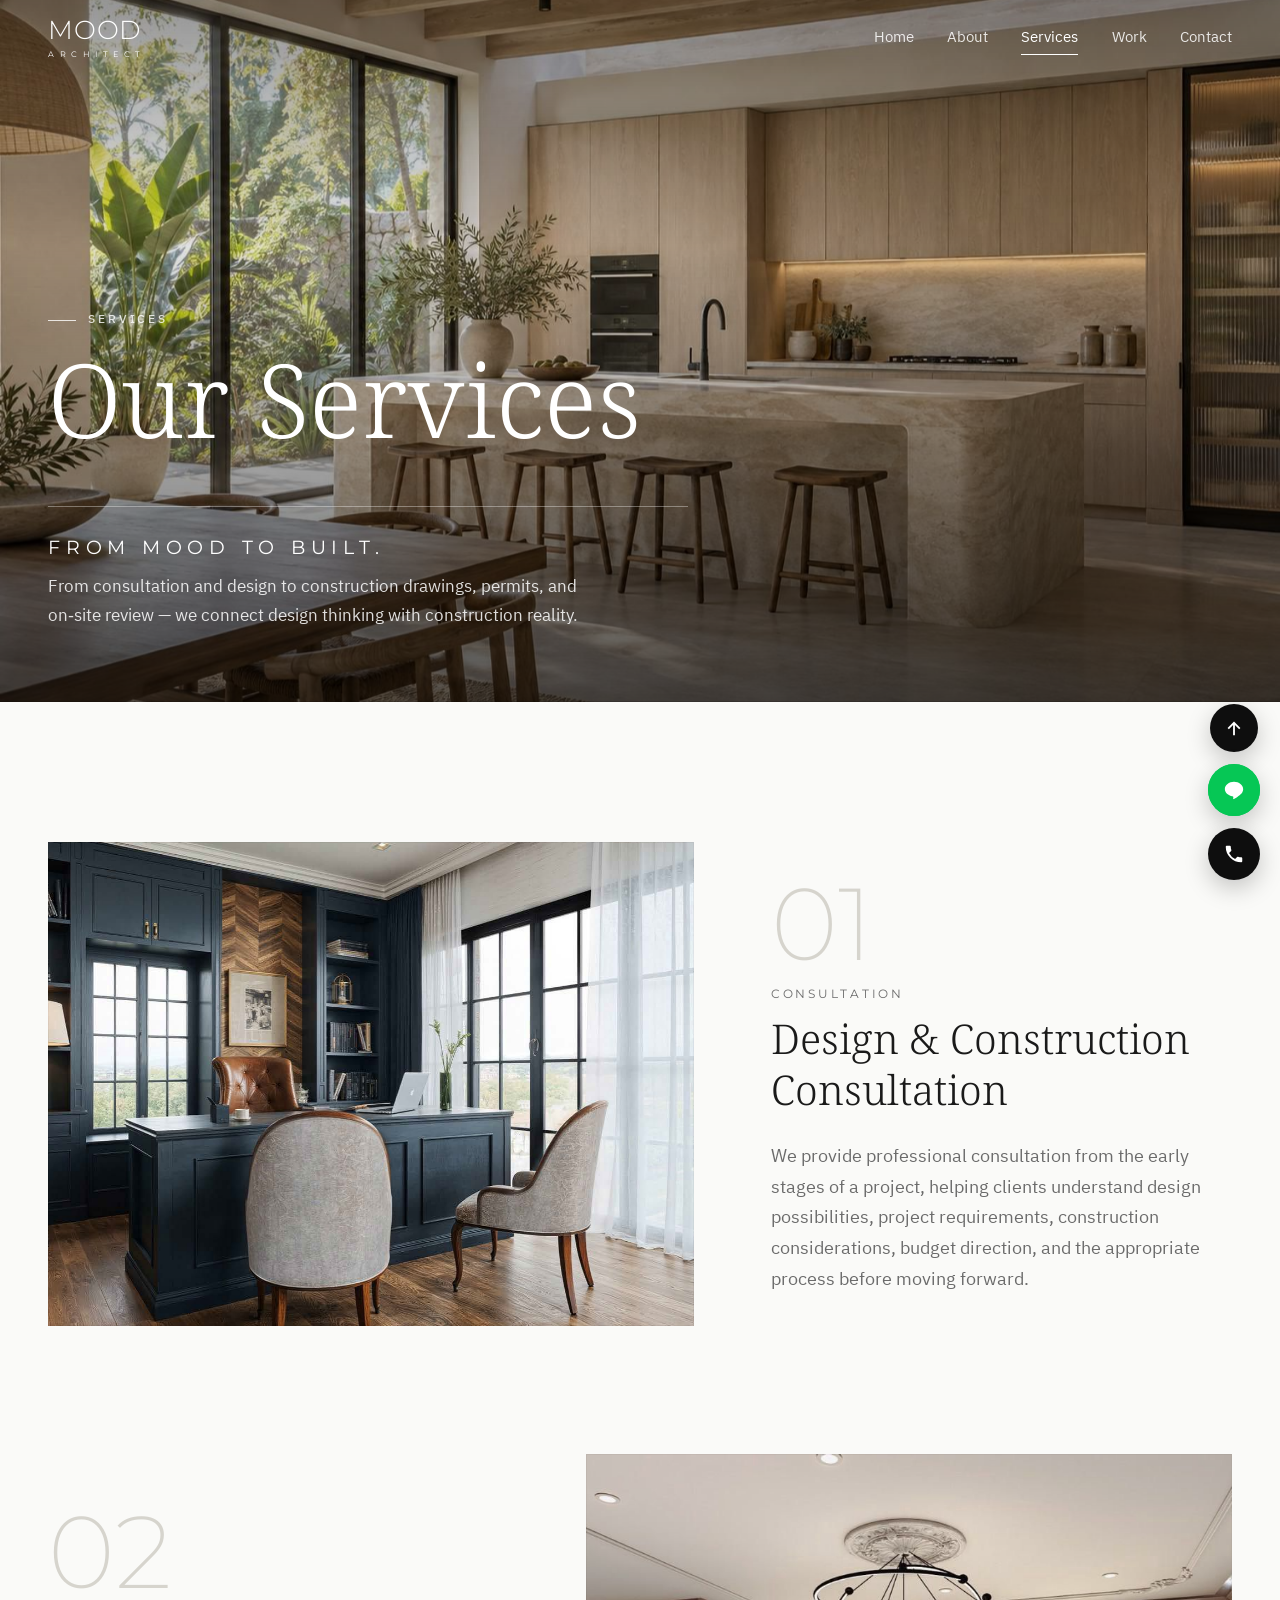
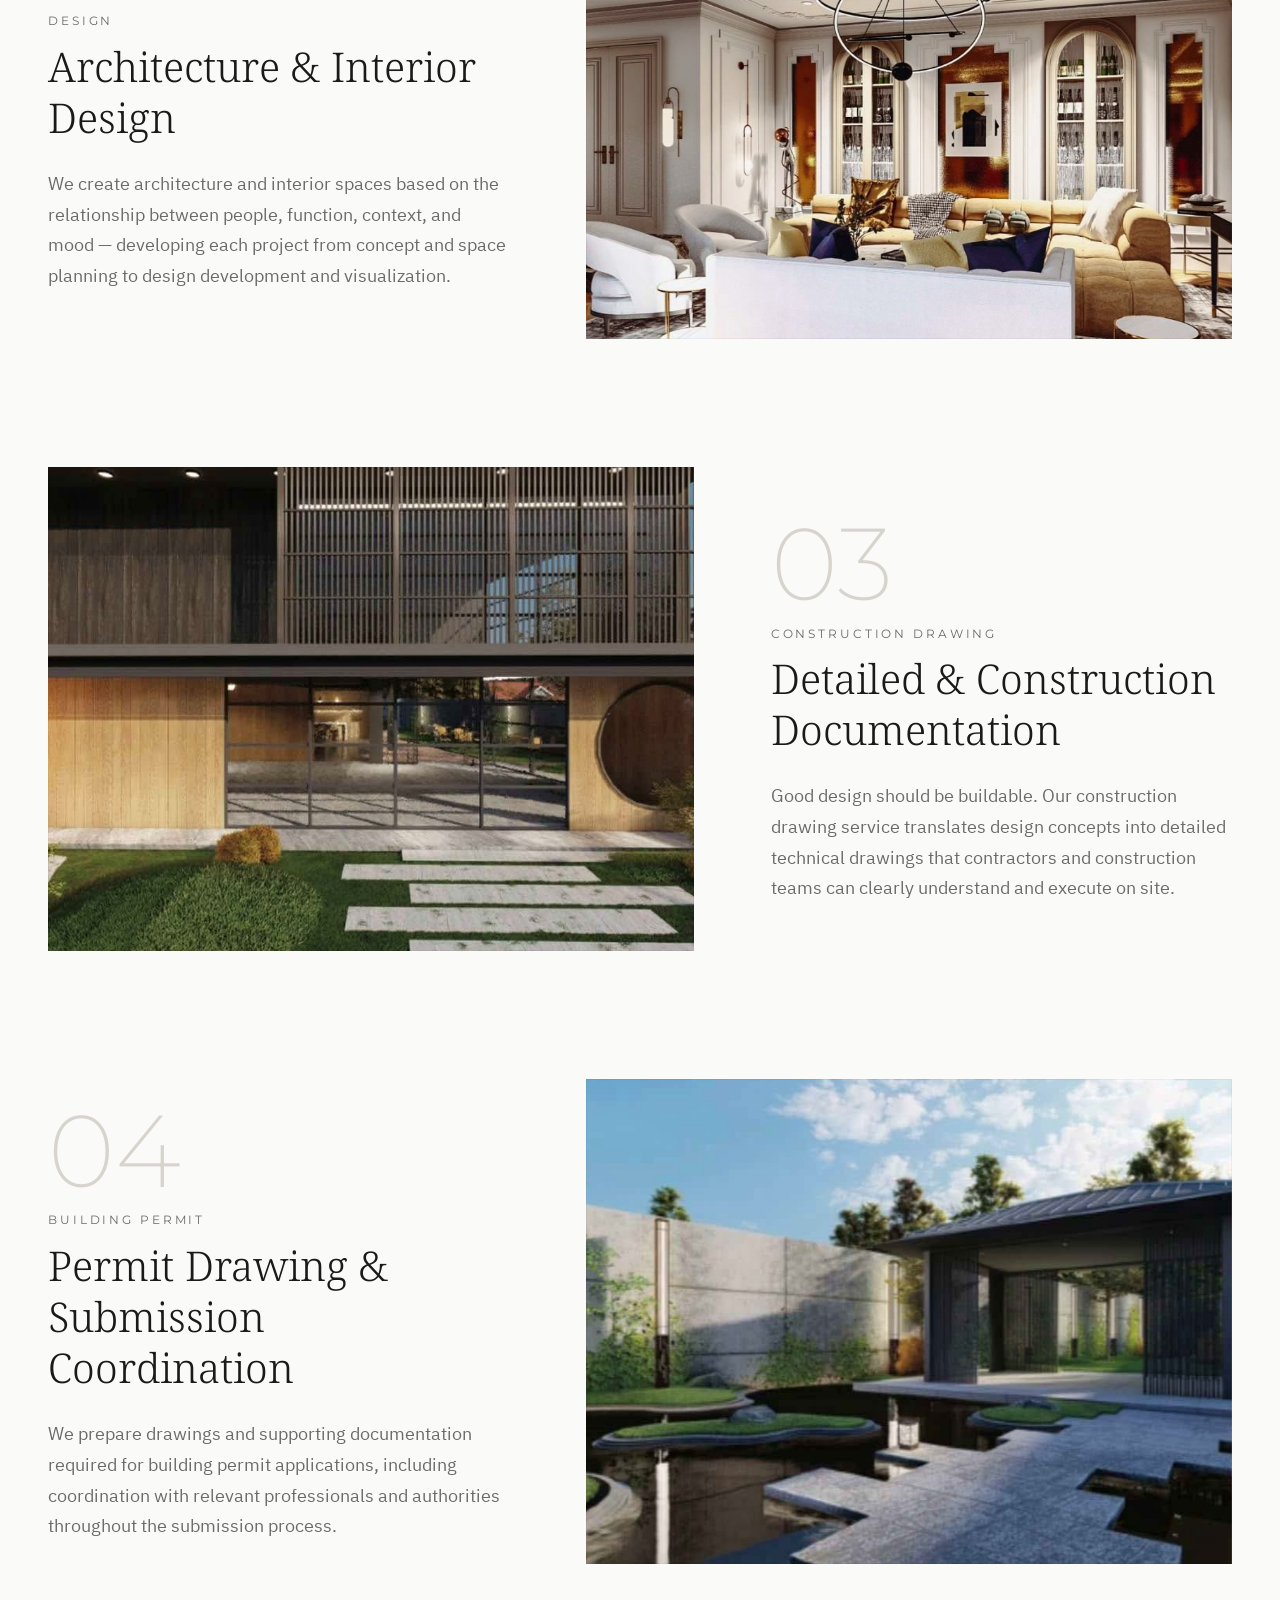
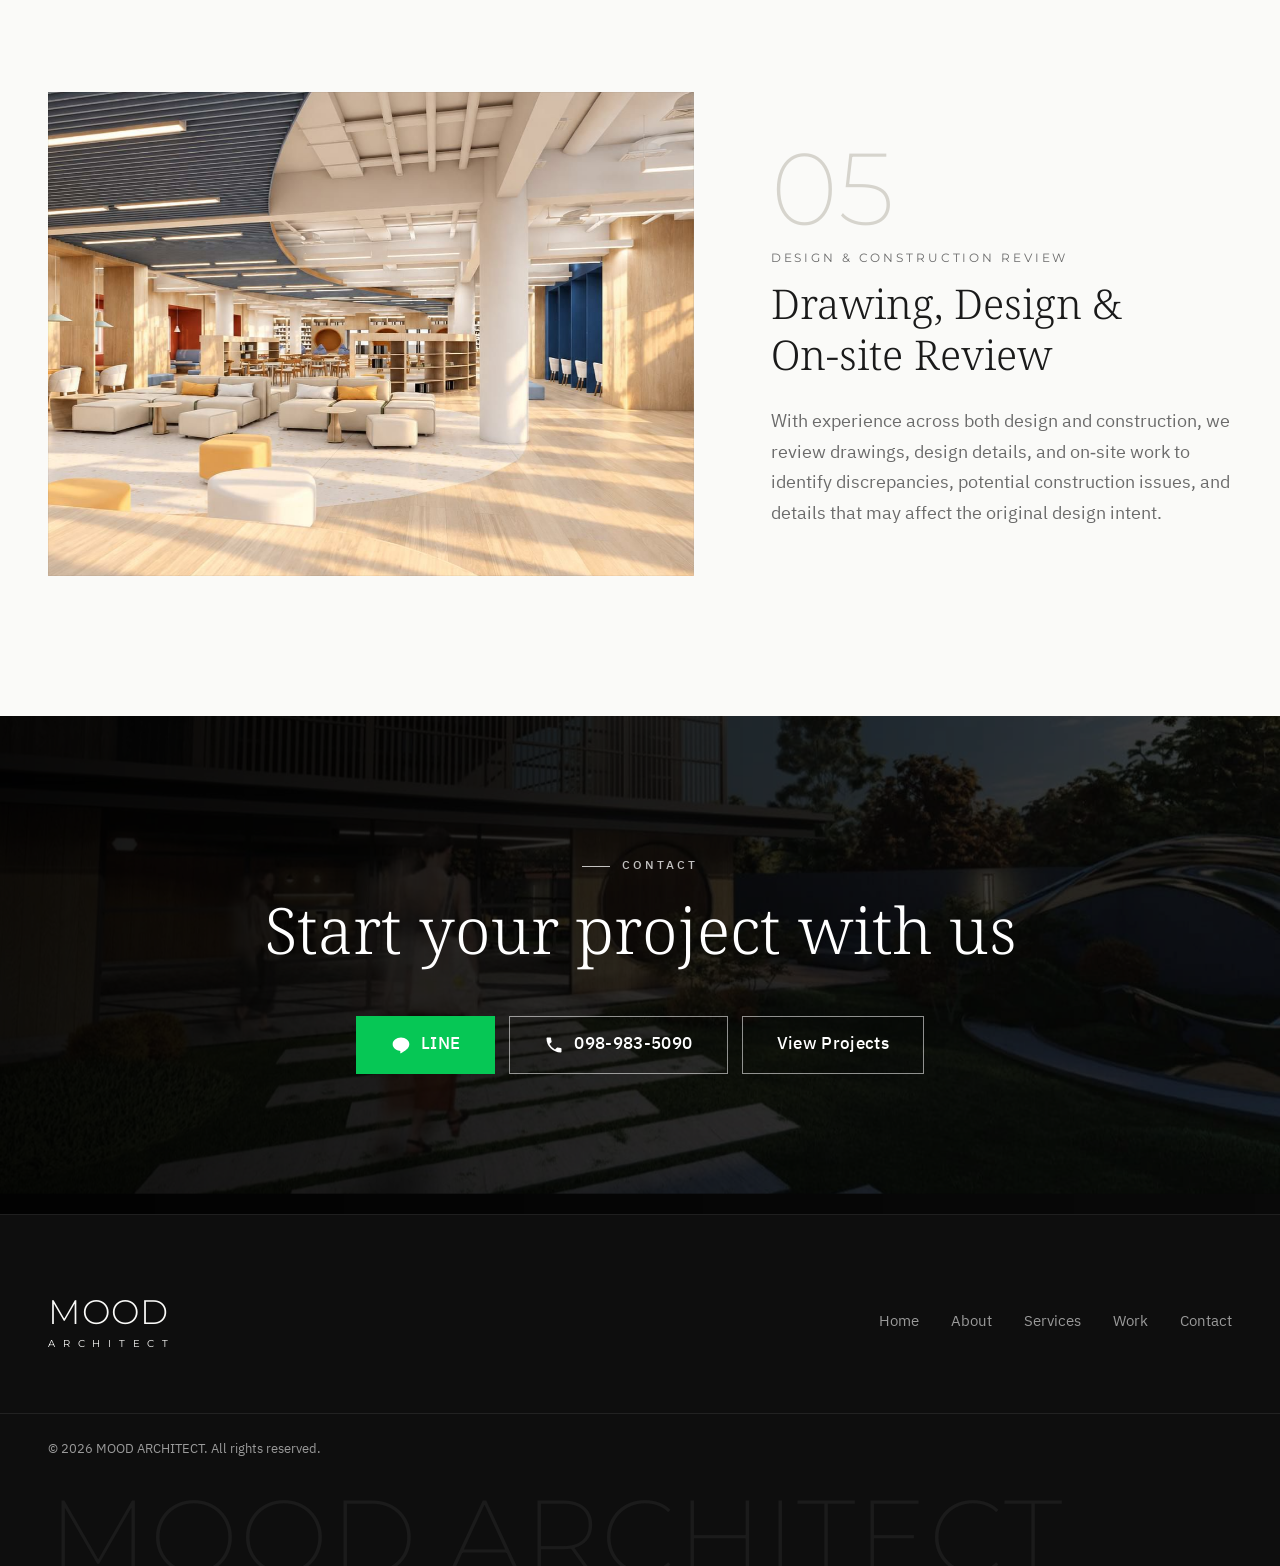
==== services.html @ 9de0a504 "Add standalone Services page with illustrated service rows Home page keeps a linked summary of the f" ====
<!doctype html>
<html lang="en">
<head>
  <meta charset="utf-8">
  <meta name="viewport" content="width=device-width, initial-scale=1">
  <title>Our Services — MOOD ARCHITECT</title>
  <meta name="description" content="Consultation, architecture and interior design, construction drawings, building permits, and design and construction review.">
  <meta property="og:title" content="Our Services — MOOD ARCHITECT">
  <meta property="og:description" content="From consultation and design to construction drawings, permits, and on-site review.">
  <meta property="og:image" content="images/image60.jpg">
  <link rel="icon" href="images/favicon.svg" type="image/svg+xml">
  <link rel="preconnect" href="https://fonts.googleapis.com">
  <link rel="preconnect" href="https://fonts.gstatic.com" crossorigin>
  <link href="https://fonts.googleapis.com/css2?family=Montserrat:wght@200;300;400&family=IBM+Plex+Sans+Thai:wght@300;400;500;600&family=Noto+Serif+Thai:wght@300;400;500;600&display=swap" rel="stylesheet">
  <link rel="stylesheet" href="css/style.css?v=202610021648">
  <script>document.documentElement.classList.add("js");</script>
</head>
<body>

  <!-- Preloader -->
  <div class="preloader" id="preloader" aria-hidden="true">
    <div class="preloader-inner">
      <span class="preloader-logo logo"><span class="logo-main">MOOD</span><span class="logo-sub"><i>A</i><i>R</i><i>C</i><i>H</i><i>I</i><i>T</i><i>E</i><i>C</i><i>T</i></span></span>
      <span class="preloader-bar"><i></i></span>
    </div>
  </div>

  <!-- Custom cursor (desktop) -->
  <div class="cursor" id="cursor" aria-hidden="true"><span class="cursor-label"></span></div>

  <!-- Scroll progress -->
  <div class="scroll-progress" id="scrollProgress" aria-hidden="true"></div>

  <!-- ===== เมนูด้านบน ===== -->
  <header class="header" id="header">
    <div class="container header-inner">
      <a href="index.html" class="logo" aria-label="MOOD ARCHITECT หน้าแรก"><span class="logo-main">MOOD</span><span class="logo-sub"><i>A</i><i>R</i><i>C</i><i>H</i><i>I</i><i>T</i><i>E</i><i>C</i><i>T</i></span></a>

      <nav class="nav" id="nav" aria-label="เมนูหลัก">
        <a href="index.html#hero">Home</a>
        <a href="index.html#about">About</a>
        <a href="services.html" class="active" aria-current="page">Services</a>
        <a href="index.html#work">Work</a>
        <a href="index.html#contact">Contact</a>
      </nav>

      <button class="menu-toggle" id="menuToggle" aria-label="เปิดเมนู" aria-expanded="false" aria-controls="nav">
        <span></span><span></span>
      </button>
    </div>
  </header>

  <main>

    <!-- ===== Page header ===== -->
    <section class="page-hero">
      <img class="page-hero-bg" src="images/image60.jpg" alt="">
      <div class="page-hero-overlay"></div>
      <div class="container page-hero-content">
        <p class="eyebrow hero-anim">Services</p>
        <h1 class="hero-title">
          <span class="line"><span>Our Services</span></span>
        </h1>
        <div class="hero-slogan hero-anim">
          <p class="hero-tagline">FROM MOOD TO BUILT.</p>
          <p class="hero-sub">From consultation and design to construction drawings, permits, and on&#8209;site review — we connect design thinking with construction reality.</p>
        </div>
      </div>
    </section>

    <!-- ===== Services ===== -->
    <section class="svc-rows">
      <article class="svc-row container" id="consultation">
        <div class="svc-media reveal">
          <img src="images/image24.jpg" alt="Study room with a desk and navy built-in shelving" loading="lazy" data-parallax="0.1">
        </div>
        <div class="svc-text">
          <span class="svc-num reveal" aria-hidden="true">01</span>
          <p class="svc-cat reveal">Consultation</p>
          <h2 class="reveal">Design &amp; Construction Consultation</h2>
          <p class="lead reveal">We provide professional consultation from the early stages of a project, helping clients understand design possibilities, project requirements, construction considerations, budget direction, and the appropriate process before moving forward.</p>
        </div>
      </article>

      <article class="svc-row container" id="design">
        <div class="svc-media reveal">
          <img src="images/image108.jpg" alt="Classic living room with sculptural lighting" loading="lazy" data-parallax="0.1">
        </div>
        <div class="svc-text">
          <span class="svc-num reveal" aria-hidden="true">02</span>
          <p class="svc-cat reveal">Design</p>
          <h2 class="reveal">Architecture &amp; Interior Design</h2>
          <p class="lead reveal">We create architecture and interior spaces based on the relationship between people, function, context, and mood — developing each project from concept and space planning to design development and visualization.</p>
        </div>
      </article>

      <article class="svc-row container" id="construction-drawing">
        <div class="svc-media reveal">
          <img src="images/image111.jpg" alt="Building entrance with timber screen facade" loading="lazy" data-parallax="0.1">
        </div>
        <div class="svc-text">
          <span class="svc-num reveal" aria-hidden="true">03</span>
          <p class="svc-cat reveal">Construction Drawing</p>
          <h2 class="reveal">Detailed &amp; Construction Documentation</h2>
          <p class="lead reveal">Good design should be buildable. Our construction drawing service translates design concepts into detailed technical drawings that contractors and construction teams can clearly understand and execute on site.</p>
        </div>
      </article>

      <article class="svc-row container" id="building-permit">
        <div class="svc-media reveal">
          <img src="images/image112.jpg" alt="School building exterior and landscape" loading="lazy" data-parallax="0.1">
        </div>
        <div class="svc-text">
          <span class="svc-num reveal" aria-hidden="true">04</span>
          <p class="svc-cat reveal">Building Permit</p>
          <h2 class="reveal">Permit Drawing &amp; Submission Coordination</h2>
          <p class="lead reveal">We prepare drawings and supporting documentation required for building permit applications, including coordination with relevant professionals and authorities throughout the submission process.</p>
        </div>
      </article>

      <article class="svc-row container" id="review">
        <div class="svc-media reveal">
          <img src="images/image97.jpg" alt="Library hall with curved ceiling" loading="lazy" data-parallax="0.1">
        </div>
        <div class="svc-text">
          <span class="svc-num reveal" aria-hidden="true">05</span>
          <p class="svc-cat reveal">Design &amp; Construction Review</p>
          <h2 class="reveal">Drawing, Design &amp; On&#8209;site Review</h2>
          <p class="lead reveal">With experience across both design and construction, we review drawings, design details, and on&#8209;site work to identify discrepancies, potential construction issues, and details that may affect the original design intent.</p>
        </div>
      </article>
    </section>

    <!-- ===== Call to action ===== -->
    <section class="cta svc-cta">
      <div class="cta-bg"><img src="images/image113.jpg" alt="" loading="lazy" data-parallax="0.15"></div>
      <div class="container svc-cta-inner">
        <p class="eyebrow reveal">Contact</p>
        <h2 class="reveal">Start your project with us</h2>
        <div class="btn-row reveal">
          <button class="btn btn-line btn-lg" data-line>
            <svg class="icon" viewBox="0 0 24 24" aria-hidden="true"><path d="M12 3C6.5 3 2 6.6 2 11c0 3.9 3.5 7.2 8.3 7.9.3.1.8.2.9.5.1.3.1.7 0 1l-.1.9c0 .3-.2 1 .9.6 1.1-.5 6-3.5 8.2-6C21.4 14.3 22 12.7 22 11c0-4.4-4.5-8-10-8z"/></svg>
            LINE
          </button>
          <a href="#" class="btn btn-outline-light btn-lg" data-tel>
            <svg class="icon" viewBox="0 0 24 24" aria-hidden="true"><path d="M6.6 10.8a15.1 15.1 0 0 0 6.6 6.6l2.2-2.2c.3-.3.7-.4 1-.2 1.1.4 2.3.6 3.6.6.6 0 1 .4 1 1V20c0 .6-.4 1-1 1A17 17 0 0 1 3 4c0-.6.4-1 1-1h3.5c.6 0 1 .4 1 1 0 1.3.2 2.5.6 3.6.1.3 0 .7-.2 1z"/></svg>
            <span data-tel-text></span>
          </a>
          <a href="index.html#work" class="btn btn-outline-light btn-lg">View Projects</a>
        </div>
      </div>
    </section>
  </main>

  <!-- ===== Footer ===== -->
  <footer class="footer">
    <div class="container footer-top">
      <a href="index.html" class="logo" aria-label="MOOD ARCHITECT"><span class="logo-main">MOOD</span><span class="logo-sub"><i>A</i><i>R</i><i>C</i><i>H</i><i>I</i><i>T</i><i>E</i><i>C</i><i>T</i></span></a>
      <nav class="footer-nav" aria-label="เมนูท้ายเว็บ">
        <a href="index.html#hero">Home</a>
        <a href="index.html#about">About</a>
        <a href="services.html">Services</a>
        <a href="index.html#work">Work</a>
        <a href="index.html#contact">Contact</a>
      </nav>
    </div>
    <div class="container footer-bottom">
      <span>© <span id="year"></span> MOOD ARCHITECT. All rights reserved.</span>
      <span class="footer-big" aria-hidden="true">MOOD ARCHITECT</span>
    </div>
  </footer>

  <!-- Floating buttons -->
  <div class="floating" id="floating">
    <button class="fab fab-top" id="toTop" aria-label="กลับขึ้นด้านบน">
      <svg class="fab-ring" viewBox="0 0 48 48" aria-hidden="true"><circle cx="24" cy="24" r="22"/></svg>
      <svg class="fab-icon" viewBox="0 0 24 24" aria-hidden="true"><path d="M12 5l-7 7 1.4 1.4L11 8.8V20h2V8.8l4.6 4.6L19 12z"/></svg>
    </button>
    <button class="fab fab-line" data-line aria-label="QR Code LINE">
      <svg class="fab-icon" viewBox="0 0 24 24" aria-hidden="true"><path d="M12 3C6.5 3 2 6.6 2 11c0 3.9 3.5 7.2 8.3 7.9.3.1.8.2.9.5.1.3.1.7 0 1l-.1.9c0 .3-.2 1 .9.6 1.1-.5 6-3.5 8.2-6C21.4 14.3 22 12.7 22 11c0-4.4-4.5-8-10-8z"/></svg>
    </button>
    <a href="#" class="fab fab-tel" data-tel aria-label="โทรหาเรา">
      <svg class="fab-icon" viewBox="0 0 24 24" aria-hidden="true"><path d="M6.6 10.8a15.1 15.1 0 0 0 6.6 6.6l2.2-2.2c.3-.3.7-.4 1-.2 1.1.4 2.3.6 3.6.6.6 0 1 .4 1 1V20c0 .6-.4 1-1 1A17 17 0 0 1 3 4c0-.6.4-1 1-1h3.5c.6 0 1 .4 1 1 0 1.3.2 2.5.6 3.6.1.3 0 .7-.2 1z"/></svg>
    </a>
  </div>

  <!-- LINE QR modal -->
  <div class="qr-modal" id="qrModal" role="dialog" aria-modal="true" aria-hidden="true" aria-labelledby="qrTitle">
    <div class="qr-modal-card">
      <button class="qr-close" aria-label="ปิด">&times;</button>
      <img src="images/line-qr.jpg" alt="QR Code LINE MOOD ARCHITECT">
      <h3 id="qrTitle">Add LINE MOOD ARCHITECT</h3>
      <p>Scan QR Code with LINE app</p>
    </div>
  </div>

  <script src="js/projects.js?v=202610021648"></script>
  <script src="js/main.js?v=202610021648"></script>
</body>
</html>
---- css/style.css ----
/* ============================================================
   MOOD ARCHITECT — Portfolio
   ============================================================ */
:root {
  --white: #fafaf8;
  --paper: #f2f1ed;
  --black: #0e0e0e;
  --ink: #1a1a1a;
  --grey: #6b6b6b;
  --grey-light: #a3a3a3;
  --line: #e3e2de;
  --line-dark: rgba(255,255,255,.14);
  --line-green: #06c755;

  --serif: "Noto Serif Thai", Georgia, serif;
  --sans: "IBM Plex Sans Thai", system-ui, sans-serif;

  --container: 1280px;
  --gutter: clamp(16px, 4vw, 48px);
  --section: clamp(80px, 11vw, 140px);
  --ease: cubic-bezier(.2, .7, .2, 1);
  --ease-out: cubic-bezier(.16, 1, .3, 1);
}

*, *::before, *::after { box-sizing: border-box; margin: 0; padding: 0; }
html { scroll-behavior: smooth; scroll-padding-top: 76px; }
body {
  background: var(--white);
  color: var(--ink);
  font-family: var(--sans);
  font-size: 16px;
  line-height: 1.7;
  -webkit-font-smoothing: antialiased;
  overflow-x: hidden;
}
body.loading { overflow: hidden; }
img { display: block; max-width: 100%; }
a { color: inherit; text-decoration: none; }
button { font: inherit; color: inherit; background: none; border: 0; cursor: pointer; }
ul, ol { list-style: none; }
:focus-visible { outline: 2px solid currentColor; outline-offset: 3px; }
::selection { background: var(--black); color: var(--white); }

.container { width: 100%; max-width: var(--container); margin: 0 auto; padding: 0 var(--gutter); }
.section { padding: var(--section) 0; }

.eyebrow {
  display: inline-flex; align-items: center; gap: 12px;
  font-size: 12px; font-weight: 500;
  letter-spacing: .24em; text-transform: uppercase;
  color: var(--grey); margin-bottom: 20px;
}
.eyebrow::before { content: ""; width: 28px; height: 1px; background: currentColor; }
h1, h2 { font-family: var(--serif); font-weight: 300; line-height: 1.3; }
h2 { font-size: clamp(30px, 4.4vw, 54px); }
h3 { font-size: 18px; font-weight: 500; line-height: 1.5; }
.lead { font-size: clamp(16px, 1.5vw, 18px); color: var(--grey); max-width: 54ch; }

.section-head {
  display: flex; flex-wrap: wrap; align-items: flex-end; justify-content: space-between;
  gap: 24px 48px; margin-bottom: clamp(40px, 5vw, 64px);
}
.section-head .lead { max-width: 42ch; }

/* ---------- Buttons ---------- */
.btn {
  position: relative; overflow: hidden; isolation: isolate;
  display: inline-flex; align-items: center; justify-content: center; gap: 10px;
  min-height: 52px; padding: 0 30px;
  font-size: 16px; font-weight: 500; letter-spacing: .02em; white-space: nowrap;
  border: 1px solid transparent;
  transition: color .45s var(--ease-out), border-color .45s, transform .3s var(--ease);
}
/* fill sweeps up from the bottom on hover */
.btn::before {
  content: ""; position: absolute; inset: 0; z-index: -1;
  transform: translateY(101%); transition: transform .5s var(--ease-out);
}
.btn:hover::before { transform: none; }
.btn-sm { min-height: 42px; padding: 0 22px; font-size: 15px; }
.btn-lg { min-height: 58px; padding: 0 34px; font-size: 17px; }
.btn .icon { width: 20px; height: 20px; fill: currentColor; flex-shrink: 0; }

.btn-primary { background: var(--black); color: var(--white); }
.btn-primary::before { background: #3a3a3a; }
.btn-light { background: var(--white); color: var(--black); }
.btn-light::before { background: #d9d9d4; }
.btn-outline-light { border-color: rgba(255,255,255,.55); color: #fff; }
.btn-outline-light::before { background: #fff; }
.btn-outline-light:hover { color: var(--black); border-color: #fff; }
.btn-outline { border-color: var(--ink); color: var(--ink); }
.btn-outline::before { background: var(--ink); }
.btn-outline:hover { color: var(--white); }
.btn-line { background: var(--line-green); color: #fff; }
.btn-line::before { background: #05a648; }

.btn-row { display: flex; flex-wrap: wrap; gap: 14px; }

.text-link { display: inline-flex; gap: 8px; margin-top: 36px; font-weight: 500; border-bottom: 1px solid currentColor; padding-bottom: 4px; }
.text-link span { transition: transform .3s var(--ease); }
.text-link:hover span { transform: translateY(3px); }

/* ---------- Preloader ---------- */
.preloader {
  position: fixed; inset: 0; z-index: 1000;
  display: grid; place-items: center;
  background: var(--black); color: var(--white);
  transition: transform 1s var(--ease-out) .1s;
}
.preloader.done { transform: translateY(-100%); }
.preloader-inner { display: grid; gap: 18px; justify-items: center; }
.preloader-logo.logo {
  font-size: clamp(40px, 6vw, 64px);
  animation: fadeUp 1s var(--ease-out) both;
}
.preloader-bar { width: 160px; height: 1px; background: rgba(255,255,255,.2); overflow: hidden; }
.preloader-bar i { display: block; height: 100%; background: #fff; transform-origin: left; animation: load 1.4s var(--ease) both; }
@keyframes load { from { transform: scaleX(0); } to { transform: scaleX(1); } }
@keyframes fadeUp { from { opacity: 0; transform: translateY(16px); } to { opacity: 1; transform: none; } }
html:not(.js) .preloader { display: none; }

/* ---------- Custom cursor ---------- */
.cursor {
  position: fixed; left: 0; top: 0; z-index: 999; pointer-events: none;
  width: 10px; height: 10px; margin: -5px 0 0 -5px; border-radius: 50%;
  background: #fff; mix-blend-mode: difference;
  display: grid; place-items: center;
  transition: width .35s var(--ease-out), height .35s var(--ease-out), margin .35s var(--ease-out), opacity .3s;
  opacity: 0;
}
.cursor.visible { opacity: 1; }
.cursor-label { font-size: 13px; font-weight: 500; color: #000; opacity: 0; transition: opacity .2s; }
.cursor.has-label { width: 84px; height: 84px; margin: -42px 0 0 -42px; mix-blend-mode: normal; background: rgba(255,255,255,.92); }
.cursor.has-label .cursor-label { opacity: 1; }
@media (hover: none), (pointer: coarse) { .cursor { display: none; } }

/* ---------- Scroll progress ---------- */
.scroll-progress {
  position: fixed; left: 0; top: 0; z-index: 70; height: 2px; width: 100%;
  background: var(--black); transform-origin: left; transform: scaleX(0);
}

/* ---------- Header ---------- */
.header {
  position: fixed; inset: 0 0 auto 0; z-index: 60;
  color: #fff;
  transition: background .4s var(--ease), color .4s var(--ease), box-shadow .4s, transform .5s var(--ease-out);
}
.header.hide { transform: translateY(-100%); }
.header-inner { display: flex; align-items: center; justify-content: space-between; height: 76px; }
.header.scrolled {
  background: rgba(250,250,248,.92);
  backdrop-filter: saturate(1.4) blur(14px);
  color: var(--ink);
  box-shadow: 0 1px 0 var(--line);
}
/* Logo: MOOD over a letter-spaced ARCHITECT of the same width */
.logo {
  display: inline-grid; gap: .3em; line-height: 1;
  font-family: "Montserrat", var(--sans); font-size: 26px; white-space: nowrap;
}
.logo-main { font-weight: 300; letter-spacing: .03em; margin-right: -.03em; }
.logo-sub { display: flex; justify-content: space-between; font-size: .3em; font-weight: 400; }
.logo-sub i { font-style: normal; }

.nav { display: flex; align-items: center; gap: clamp(18px, 2.6vw, 36px); font-size: 15px; }
.nav > a:not(.btn) { position: relative; opacity: .85; transition: opacity .2s; }
.nav > a:not(.btn)::after {
  content: ""; position: absolute; left: 0; bottom: -4px; width: 100%; height: 1px;
  background: currentColor; transform: scaleX(0); transform-origin: right; transition: transform .4s var(--ease-out);
}
.nav > a:not(.btn):hover, .nav > a.active { opacity: 1; }
.nav > a:not(.btn):hover::after, .nav > a.active::after { transform: scaleX(1); transform-origin: left; }
.header:not(.scrolled) .nav-cta { background: #fff; color: var(--black); }

.menu-toggle { display: none; width: 44px; height: 44px; position: relative; z-index: 60; }
.menu-toggle span {
  position: absolute; left: 10px; right: 10px; height: 1.5px; background: currentColor;
  transition: transform .4s var(--ease-out), top .4s var(--ease-out);
}
.menu-toggle span:first-child { top: 17px; }
.menu-toggle span:last-child { top: 26px; }
.menu-open .menu-toggle span:first-child { top: 21px; transform: rotate(45deg); }
.menu-open .menu-toggle span:last-child { top: 21px; transform: rotate(-45deg); }

/* ---------- Hero ---------- */
.hero {
  position: relative; min-height: 100vh; min-height: 100svh;
  display: flex; flex-direction: column; justify-content: flex-end;
  color: #fff; overflow: hidden; background: var(--black);
  padding: 140px 0 0;
}
.hero-slides { position: absolute; inset: 0; }
.hero-slide {
  position: absolute; inset: 0; width: 100%; height: 100%; object-fit: cover;
  opacity: 0; transform: scale(1.04);
  transition: opacity 1.6s var(--ease), transform 0s 1.6s;
}
.hero-slide.active {
  opacity: 1; transform: scale(1);
  transition: opacity 1.6s var(--ease), transform 8s linear;
}
.hero-overlay {
  position: absolute; inset: 0;
  background:
    linear-gradient(180deg, rgba(0,0,0,.35) 0%, rgba(0,0,0,0) 28%, rgba(0,0,0,.08) 60%, rgba(0,0,0,.6) 100%);
}
.hero-content { position: relative; padding-bottom: 40px; }
.hero .eyebrow { color: rgba(255,255,255,.8); }
.hero-title { font-size: clamp(42px, 8vw, 104px); line-height: 1.18; }
.hero-title .line { display: block; overflow: hidden; padding-bottom: .06em; }
.hero-title .line > span { display: inline-block; transform: translateY(110%); transition: transform 1.2s var(--ease-out); }
.hero-title .line:nth-child(2) > span { transition-delay: .12s; }
.hero-title em { font-style: italic; font-weight: 400; }
.hero-sub { margin: 24px 0 36px; font-size: clamp(16px, 1.6vw, 19px); color: rgba(255,255,255,.85); max-width: 56ch; }
.hero-anim { opacity: 0; transform: translateY(20px); transition: opacity 1s var(--ease-out), transform 1s var(--ease-out); }
.hero-sub.hero-anim { transition-delay: .3s; }
.btn-row.hero-anim { transition-delay: .45s; }
.hero-slogan { margin-top: 28px; padding-top: 24px; border-top: 1px solid rgba(255,255,255,.35); max-width: 640px; transition-delay: .3s; }
.hero-tagline {
  font-family: "Montserrat", var(--sans); font-weight: 400;
  font-size: clamp(15px, 1.5vw, 20px); letter-spacing: .3em;
}
.hero-slogan .hero-sub { margin: 10px 0 0; font-size: clamp(15px, 1.3vw, 17px); line-height: 1.7; }
.ready .hero-title .line > span, .ready .hero-anim { transform: none; opacity: 1; }
html:not(.js) .hero-title .line > span, html:not(.js) .hero-anim { transform: none; opacity: 1; }

.hero-controls {
  position: relative; display: flex; align-items: center; gap: 24px;
  padding-top: 24px; padding-bottom: 32px;
  border-top: 1px solid rgba(255,255,255,.18);
  font-size: 13px; letter-spacing: .1em; color: rgba(255,255,255,.7);
}
.hero-count b { color: #fff; font-weight: 500; }
.hero-dots { display: flex; gap: 10px; flex: 1; max-width: 360px; }
.hero-dot { flex: 1; height: 24px; position: relative; }
.hero-dot::before, .hero-dot i {
  content: ""; position: absolute; left: 0; right: 0; top: 50%; height: 2px; margin-top: -1px;
  background: rgba(255,255,255,.25);
}
.hero-dot i { background: #fff; transform-origin: left; transform: scaleX(0); }
.hero-dot.active i { animation: dotFill var(--dur, 6s) linear forwards; }
.hero-dot.done i { transform: scaleX(1); }
@keyframes dotFill { to { transform: scaleX(1); } }

/* ---------- Work ---------- */
.work { padding: 0 0 var(--section); }

/* Project covers: full-bleed 12-column grid, pattern repeats every 6 projects
   row 1: wide + medium · row 2: three equal · row 3: one panorama */
.projects { display: grid; grid-template-columns: repeat(12, 1fr); gap: 4px; }
.project-card {
  position: relative; display: block; overflow: hidden; background: var(--line);
  grid-column: span 4; height: clamp(300px, 30vw, 540px);
}
.project-card:nth-child(6n+1) { grid-column: span 7; height: clamp(340px, 40vw, 700px); }
.project-card:nth-child(6n+2) { grid-column: span 5; height: clamp(340px, 40vw, 700px); }
.project-card:nth-child(6n)   { grid-column: span 12; height: clamp(280px, 34vw, 600px); }
.project-card img {
  position: absolute; inset: 0; width: 100%; height: 100%; object-fit: cover;
  transition: transform 1.4s var(--ease-out), filter .8s var(--ease);
}
.project-card::after {
  content: ""; position: absolute; inset: 0;
  background: linear-gradient(180deg, rgba(0,0,0,0) 45%, rgba(0,0,0,.72) 100%);
}
.project-card:hover img, .project-card:focus-visible img { transform: scale(1.05); }
.project-info {
  position: absolute; left: 0; right: 0; bottom: 0; z-index: 1;
  display: grid; gap: 2px; padding: clamp(20px, 2.6vw, 40px); color: #fff;
}
.project-no { font-family: "Montserrat", var(--sans); font-size: 13px; letter-spacing: .2em; opacity: .75; }
.project-title { font-family: var(--serif); font-weight: 300; font-size: clamp(26px, 2.8vw, 44px); line-height: 1.2; }
.project-meta { font-size: 14px; letter-spacing: .04em; opacity: .8; }
.project-cta {
  position: absolute; top: clamp(18px, 2vw, 28px); right: clamp(18px, 2vw, 28px); z-index: 1;
  padding: 10px 18px; background: rgba(255,255,255,.92); color: var(--black);
  font-size: 14px; font-weight: 500; letter-spacing: .02em;
  opacity: 0; transform: translateY(-8px);
  transition: opacity .4s var(--ease-out), transform .4s var(--ease-out);
}
.project-cta i { font-style: normal; display: inline-block; transition: transform .3s var(--ease); }
.project-card:hover .project-cta, .project-card:focus-visible .project-cta { opacity: 1; transform: none; }
.project-card:hover .project-cta i { transform: translateX(4px); }
@media (hover: none) { .project-cta { opacity: 1; transform: none; } }

/* Project page overlay */
body.view-open { overflow: hidden; }
.project-view:focus { outline: none; }
.project-view {
  position: fixed; inset: 0; z-index: 80; overflow-y: auto; overscroll-behavior: contain;
  background: var(--white);
  opacity: 0; visibility: hidden; transform: translateY(24px);
  transition: opacity .5s var(--ease-out), transform .6s var(--ease-out), visibility .5s;
}
.project-view.open { opacity: 1; visibility: visible; transform: none; }
.pv-bar {
  position: sticky; top: 0; z-index: 2;
  background: rgba(250,250,248,.92); backdrop-filter: saturate(1.4) blur(14px);
  box-shadow: 0 1px 0 var(--line);
}
.pv-bar-inner { display: flex; align-items: center; justify-content: space-between; height: 64px; font-size: 15px; }
.pv-back { font-weight: 500; transition: opacity .2s; }
.pv-back:hover { opacity: .6; }
.pv-count { color: var(--grey); font-size: 14px; }
.pv-head { padding-top: clamp(48px, 7vw, 96px); padding-bottom: clamp(32px, 4vw, 56px); }
.pv-title { font-size: clamp(40px, 6vw, 84px); line-height: 1.1; margin-bottom: 20px; }
.pv-next { padding-top: clamp(64px, 8vw, 120px); padding-bottom: clamp(64px, 8vw, 120px); }
.pv-next a { display: inline-grid; gap: 6px; }
.pv-next span { font-size: 12px; letter-spacing: .24em; text-transform: uppercase; color: var(--grey); }
.pv-next b { font-family: var(--serif); font-weight: 300; font-size: clamp(30px, 4.4vw, 60px); line-height: 1.2; }
.pv-next b i { font-style: normal; display: inline-block; transition: transform .4s var(--ease-out); }
.pv-next a:hover b i { transform: translateX(10px); }

/* ---------- About ---------- */
.about-grid {
  display: grid; grid-template-columns: minmax(0, 5fr) minmax(0, 6fr);
  gap: clamp(40px, 7vw, 120px); align-items: center;
}
.about-media { position: relative; }
.parallax-frame { overflow: hidden; aspect-ratio: 4 / 5; }
.parallax-frame img { width: 100%; height: 120%; object-fit: cover; margin-top: -10%; will-change: transform; }
.about h2 { margin-bottom: 24px; }
.about-intro { font-size: clamp(24px, 2.6vw, 34px); line-height: 1.4; color: var(--ink); }
.about-text .lead + .lead { margin-top: 16px; }
.about-sign { display: grid; gap: 6px; margin-top: 40px; }
.about-sign span:first-child { font-family: "Montserrat", var(--sans); font-weight: 400; font-size: 14px; letter-spacing: .32em; }
.about-sign span:last-child { font-family: var(--serif); font-style: italic; font-weight: 300; font-size: 17px; color: var(--grey); }
.quote {
  margin-top: 32px; padding-left: 22px; border-left: 2px solid var(--ink);
  font-family: var(--serif); font-size: clamp(17px, 1.6vw, 20px); font-weight: 300; line-height: 1.7;
}


/* ---------- Work ---------- */
/* Mosaic gallery: full-bleed, thin gaps, 9 tiles per block */
.gallery { --gap: 4px; display: grid; gap: var(--gap); }
.bento {
  display: grid; gap: var(--gap);
  grid-template-columns: repeat(4, 1fr);
  grid-auto-rows: clamp(150px, 17vw, 320px);
}
/* A: wide tile on top, big square in the middle, tall tiles on both edges */
.bento-a { grid-template-areas: "a a b c" "d e e c" "f e e g" "f h i i"; }
/* B: tall tile on the left, big square on the right, wide tiles staggered */
.bento-b { grid-template-areas: "a b b c" "a d e e" "f f e e" "g h h i"; }
.bento-a > :nth-child(1), .bento-b > :nth-child(1) { grid-area: a; }
.bento-a > :nth-child(2), .bento-b > :nth-child(2) { grid-area: b; }
.bento-a > :nth-child(3), .bento-b > :nth-child(3) { grid-area: c; }
.bento-a > :nth-child(4), .bento-b > :nth-child(4) { grid-area: d; }
.bento-a > :nth-child(5), .bento-b > :nth-child(5) { grid-area: e; }
.bento-a > :nth-child(6), .bento-b > :nth-child(6) { grid-area: f; }
.bento-a > :nth-child(7), .bento-b > :nth-child(7) { grid-area: g; }
.bento-a > :nth-child(8), .bento-b > :nth-child(8) { grid-area: h; }
.bento-a > :nth-child(9), .bento-b > :nth-child(9) { grid-area: i; }
.bento-tail { grid-template-columns: repeat(3, 1fr); grid-auto-rows: clamp(180px, 22vw, 380px); }

.card {
  position: relative; display: block; width: 100%; height: 100%;
  overflow: hidden; background: var(--line); text-align: left;
  opacity: 0; transform: translateY(40px);
}
.card.loaded { animation: rise 1s var(--d, 0ms) var(--ease-out) forwards; }
@keyframes rise { to { opacity: 1; transform: none; } }
.card img { width: 100%; height: 100%; object-fit: cover; transition: transform 1.2s var(--ease-out); }
.card:hover img, .card:focus-visible img { transform: scale(1.06); }
.card::after {
  content: ""; position: absolute; inset: 0;
  background: linear-gradient(transparent 50%, rgba(0,0,0,.7));
  opacity: 0; transition: opacity .5s var(--ease);
}
.card-info {
  position: absolute; inset: auto 0 0 0; z-index: 1;
  padding: 22px; color: #fff;
  transform: translateY(14px); opacity: 0;
  transition: opacity .5s var(--ease-out), transform .5s var(--ease-out);
}
.card:hover::after, .card:focus-visible::after { opacity: 1; }
.card:hover .card-info, .card:focus-visible .card-info { opacity: 1; transform: none; }
.card-meta { display: block; font-size: 12px; letter-spacing: .12em; opacity: .8; }
.card-title { display: block; font-family: var(--serif); font-size: 19px; font-weight: 400; line-height: 1.45; }
@media (hover: none) {
  .card::after, .card-info { opacity: 1; transform: none; }
}

/* ---------- CTA ---------- */
.cta { position: relative; overflow: hidden; color: #fff; padding: var(--section) 0; background: var(--black); }
.cta-bg { position: absolute; inset: 0; }
.cta-bg img { width: 100%; height: 130%; object-fit: cover; margin-top: -15%; opacity: .45; will-change: transform; }
.cta-bg::after { content: ""; position: absolute; inset: 0; background: linear-gradient(90deg, rgba(0,0,0,.85) 0%, rgba(0,0,0,.55) 60%, rgba(0,0,0,.35)); }
.cta-inner { position: relative; display: flex; flex-wrap: wrap; align-items: center; justify-content: space-between; gap: 48px; }
.cta .eyebrow { color: rgba(255,255,255,.75); }
.cta h2 { font-size: clamp(32px, 5vw, 64px); }
.cta-sub { margin: 20px 0 36px; color: rgba(255,255,255,.8); font-size: clamp(16px, 1.6vw, 19px); }
.qr-card {
  background: var(--white); color: var(--ink); padding: 20px; text-align: center; width: 220px;
  transform: rotate(2deg); transition: transform .6s var(--ease-out);
}
.qr-card:hover { transform: rotate(0) scale(1.03); }
.qr-card img { width: 100%; aspect-ratio: 1; object-fit: contain; }
.qr-card p { font-size: 14px; margin-top: 10px; line-height: 1.5; color: var(--grey); }
.qr-card b { color: var(--ink); }

/* contact details */
.contact-list { display: grid; gap: 18px; margin-top: 36px; max-width: 560px; }
.contact-list > div { display: grid; grid-template-columns: 96px 1fr; gap: 16px; padding-bottom: 18px; border-bottom: 1px solid rgba(255,255,255,.14); }
.contact-list dt { font-size: 12px; letter-spacing: .18em; text-transform: uppercase; color: rgba(255,255,255,.55); padding-top: 4px; }
.contact-list dd { font-size: 17px; line-height: 1.7; }
.contact-list dd[data-address] { white-space: pre-line; }
.contact-list a { border-bottom: 1px solid transparent; transition: border-color .25s; }
.contact-list a:hover { border-color: currentColor; }

/* ---------- Footer ---------- */
.footer { background: var(--black); color: #9a9a9a; font-size: 15px; padding-top: 80px; border-top: 1px solid #1f1f1f; overflow: hidden; }
.footer .logo { color: var(--white); font-size: 34px; }
.footer-top { display: flex; flex-wrap: wrap; align-items: center; justify-content: space-between; gap: 32px; }
.footer-nav { display: flex; flex-wrap: wrap; gap: 12px 32px; }
.footer h4 { color: var(--white); font-weight: 500; font-size: 13px; letter-spacing: .2em; text-transform: uppercase; margin-bottom: 16px; }
.footer li { margin-bottom: 8px; }
.footer a { transition: color .2s; }
.footer a:hover { color: var(--white); }
.footer-bottom { margin-top: 64px; padding-top: 24px; border-top: 1px solid #222; font-size: 13px; }
.footer-big {
  display: block; margin-top: 24px; margin-bottom: -.22em;
  font-family: "Montserrat", var(--sans); font-weight: 200; white-space: nowrap;
  font-size: clamp(30px, 8.2vw, 124px); line-height: 1; color: #1b1b1b; letter-spacing: .02em;
}

/* ---------- Floating buttons ---------- */
.floating { position: fixed; right: 20px; bottom: 20px; z-index: 50; display: grid; gap: 12px; justify-items: center; }
.fab {
  position: relative; width: 52px; height: 52px; border-radius: 50%;
  display: grid; place-items: center; color: #fff;
  box-shadow: 0 8px 24px rgba(0,0,0,.22);
  transition: transform .4s var(--ease-out), opacity .4s, box-shadow .3s;
}
.fab:hover { transform: translateY(-3px) scale(1.05); }
.fab-icon { width: 22px; height: 22px; fill: currentColor; }
.fab-top { background: var(--black); width: 48px; height: 48px; }
.fab-top.hidden { opacity: 0; transform: translateY(20px) scale(.8); pointer-events: none; }
.fab-ring { position: absolute; inset: 0; width: 100%; height: 100%; transform: rotate(-90deg); }
.fab-ring circle { fill: none; stroke: rgba(255,255,255,.85); stroke-width: 2; stroke-dasharray: 138.2; stroke-dashoffset: calc(138.2 * (1 - var(--p, 0))); }
.fab-line { background: var(--line-green); }
.fab-line::before {
  content: ""; position: absolute; inset: 0; border-radius: 50%; border: 2px solid var(--line-green);
  animation: pulse 2.4s var(--ease) infinite;
}
@keyframes pulse { from { transform: scale(1); opacity: .8; } to { transform: scale(1.7); opacity: 0; } }
.fab-tel { background: var(--black); }

/* ---------- Lightbox ---------- */
.lightbox {
  position: fixed; inset: 0; z-index: 200;
  display: grid; grid-template-columns: auto 1fr auto; grid-template-rows: auto 1fr auto;
  align-items: center;
  background: rgba(8,8,8,.97); color: #f1f1f1;
  opacity: 0; visibility: hidden; transition: opacity .4s, visibility .4s;
}
.lightbox.open { opacity: 1; visibility: visible; }
.lb-top { grid-column: 1 / -1; display: flex; justify-content: space-between; align-items: center; padding: 12px 20px; font-size: 13px; letter-spacing: .1em; color: #888; }
.lb-figure { grid-column: 2; display: flex; flex-direction: column; align-items: center; min-height: 0; height: 100%; justify-content: center; }
.lb-img { max-height: calc(100vh - 260px); max-width: 100%; width: auto; opacity: 0; transform: scale(.97); transition: opacity .5s, transform .6s var(--ease-out); }
.lb-img.in { opacity: 1; transform: none; }
.lb-figure figcaption { text-align: center; margin-top: 16px; }
.lb-meta { font-size: 12px; letter-spacing: .14em; opacity: .55; }
.lb-title { font-family: var(--serif); font-weight: 300; font-size: 22px; margin-top: 2px; }
.lb-close { font-size: 36px; line-height: 1; padding: 6px; color: #ddd; transition: transform .3s var(--ease-out); }
.lb-close:hover { transform: rotate(90deg); }
.lb-nav { font-size: 52px; padding: 16px 24px; opacity: .5; transition: opacity .2s; }
.lb-nav:hover { opacity: 1; }
.lb-thumbs {
  grid-column: 1 / -1; display: flex; gap: 8px; padding: 16px 20px 20px;
  overflow-x: auto; scrollbar-width: none; justify-content: safe center;
}
.lb-thumbs::-webkit-scrollbar { display: none; }
.lb-thumb { flex: 0 0 auto; width: 72px; height: 52px; opacity: .35; transition: opacity .3s; }
.lb-thumb img { width: 100%; height: 100%; object-fit: cover; }
.lb-thumb:hover, .lb-thumb.active { opacity: 1; }
.lb-thumb.active { outline: 1px solid #fff; outline-offset: 2px; }

/* ---------- Reveal on scroll (only when JS runs) ---------- */
.js .reveal { opacity: 0; transform: translateY(32px); transition: opacity 1s var(--ease-out), transform 1s var(--ease-out); }
.js .reveal.visible { opacity: 1; transform: none; }

/* ============================================================
   Responsive
   ============================================================ */
@media (max-width: 1024px) {
  .bento { grid-auto-rows: 20vw; }
}

@media (max-width: 860px) {
  .menu-toggle { display: block; }
  .nav {
    position: fixed; inset: 0; z-index: 55;
    flex-direction: column; justify-content: center; gap: 22px;
    background: var(--black); color: #fff; font-size: 28px; font-family: var(--serif);
    clip-path: circle(0 at calc(100% - 38px) 38px);
    transition: clip-path .8s var(--ease-out);
  }
  .nav > a { opacity: 0; transform: translateY(20px); transition: opacity .5s, transform .5s var(--ease-out); }
  .menu-open .nav { clip-path: circle(150% at calc(100% - 38px) 38px); }
  .menu-open .nav > a { opacity: 1; transform: none; }
  .menu-open .nav > a:nth-child(2) { transition-delay: .05s; }
  .menu-open .nav > a:nth-child(3) { transition-delay: .1s; }
  .menu-open .nav > a:nth-child(4) { transition-delay: .15s; }
  .menu-open .nav > a:nth-child(5) { transition-delay: .2s; }
  .menu-open .nav > a:nth-child(6) { transition-delay: .25s; }
  .nav .nav-cta, .header:not(.scrolled) .nav-cta {
    background: #fff; color: var(--black);
    font-family: var(--sans); font-size: 17px; margin-top: 12px; min-height: 54px; padding: 0 36px;
  }
  .menu-open { overflow: hidden; }
  .menu-open .header { color: #fff; background: transparent; box-shadow: none; backdrop-filter: none; transform: none; }


  .about-grid { grid-template-columns: 1fr; }
  .parallax-frame { aspect-ratio: 4 / 3; }


  .footer { padding-bottom: 24px; }
}

@media (max-width: 600px) {
  .hide-sm { display: none; }
  .hero .eyebrow { letter-spacing: .12em; font-size: 11px; }
  .hero .btn-row .btn, .cta .btn-row .btn { width: 100%; }
  .hero-controls { gap: 16px; }
  /* phones: one 2-column mosaic for every full block */
  .bento-a, .bento-b {
    grid-template-columns: 1fr 1fr; grid-auto-rows: 44vw;
    grid-template-areas: "a a" "b c" "d e" "d f" "g g" "h i";
  }
  .bento-tail { grid-template-columns: 1fr 1fr; grid-auto-rows: 44vw; }
  .gallery { --gap: 3px; }
  .qr-card { width: 180px; margin: 0 auto; }
  .floating { right: 14px; bottom: 14px; gap: 10px; }
  .fab { width: 48px; height: 48px; }
  .fab-top { width: 44px; height: 44px; }
  .lightbox { grid-template-columns: 1fr; }
  .lb-figure { grid-column: 1; }
  .lb-nav { position: absolute; top: 50%; font-size: 40px; padding: 12px; }
  .lb-prev { left: 0; }
  .lb-next { right: 0; }
  .lb-img { max-height: calc(100vh - 240px); }
}

@media (prefers-reduced-motion: reduce) {
  *, *::before, *::after { animation-duration: .01s !important; animation-iteration-count: 1 !important; transition-duration: .01s !important; }
  html { scroll-behavior: auto; }
}

/* ---------- LINE QR (footer + desktop modal) ---------- */

.qr-modal {
  position: fixed; inset: 0; z-index: 220;
  display: grid; place-items: center; padding: 16px;
  background: rgba(8,8,8,.7); backdrop-filter: blur(6px);
  opacity: 0; visibility: hidden; transition: opacity .35s, visibility .35s;
}
.qr-modal.open { opacity: 1; visibility: visible; }
.qr-modal-card {
  position: relative; width: min(340px, 100%);
  background: var(--white); color: var(--ink); text-align: center;
  padding: 40px 32px 32px;
  transform: translateY(24px) scale(.97); transition: transform .5s var(--ease-out);
}
.qr-modal.open .qr-modal-card { transform: none; }
.qr-modal-card img { width: 220px; margin: 0 auto; }
.qr-modal-card h3 { font-family: var(--serif); font-weight: 400; font-size: 22px; margin-top: 16px; }
.qr-modal-card p { color: var(--grey); font-size: 15px; margin: 6px 0 20px; }
.qr-close { position: absolute; top: 8px; right: 12px; font-size: 32px; line-height: 1; padding: 4px; color: var(--grey); transition: transform .3s var(--ease-out); }
.qr-close:hover { transform: rotate(90deg); color: var(--ink); }

/* ---------- Project covers: tablet & phone ---------- */
@media (max-width: 860px) {
  .project-card, .project-card:nth-child(6n+1), .project-card:nth-child(6n+2), .project-card:nth-child(6n) {
    grid-column: span 6; height: 56vw;
  }
  .project-card:nth-child(3n+1) { grid-column: span 12; height: 64vw; }
}
@media (max-width: 600px) {
  .project-card, .project-card:nth-child(6n+1), .project-card:nth-child(6n+2), .project-card:nth-child(6n), .project-card:nth-child(3n+1) {
    grid-column: span 12; height: 80vw;
  }
  .pv-bar-inner { height: 56px; }
}

/* ---------- Services summary (home page) ---------- */
.services { padding-top: 0; }
.service-list { border-top: 1px solid var(--line); }
.service-link {
  display: grid; grid-template-columns: 80px 1fr auto; align-items: center; gap: 24px;
  padding: clamp(22px, 2.4vw, 32px) 0; border-bottom: 1px solid var(--line);
}
.service-no {
  font-family: "Montserrat", var(--sans); font-size: 12px; font-weight: 400;
  letter-spacing: .2em; text-transform: uppercase; color: var(--grey);
}
.service-link h3 {
  font-family: var(--serif); font-weight: 300; font-size: clamp(20px, 2.2vw, 32px); line-height: 1.3;
  transition: transform .5s var(--ease-out);
}
.service-link i { font-style: normal; font-size: 22px; color: var(--grey); transition: transform .4s var(--ease-out), color .3s; }
.service-link:hover h3 { transform: translateX(10px); }
.service-link:hover i { transform: translateX(6px); color: var(--ink); }
.section-head .text-link { margin-top: 0; }

/* ---------- Services page ---------- */
.page-hero {
  position: relative; min-height: 78vh; min-height: 78svh;
  display: flex; align-items: flex-end; overflow: hidden;
  color: #fff; background: var(--black);
  padding: 160px 0 clamp(56px, 8vh, 96px);
}
.page-hero-bg {
  position: absolute; inset: 0; width: 100%; height: 100%; object-fit: cover;
  animation: pageHeroZoom 10s var(--ease-out) both;
}
@keyframes pageHeroZoom { from { transform: scale(1.06); } to { transform: none; } }
.page-hero-overlay {
  position: absolute; inset: 0;
  background: linear-gradient(180deg, rgba(0,0,0,.4) 0%, rgba(0,0,0,.1) 35%, rgba(0,0,0,.65) 100%);
}
.page-hero-content { position: relative; }
.page-hero .eyebrow { color: rgba(255,255,255,.8); }

.svc-rows { padding: var(--section) 0; display: grid; gap: clamp(72px, 10vw, 140px); }
.svc-row {
  display: grid; grid-template-columns: minmax(0, 7fr) minmax(0, 5fr);
  gap: clamp(40px, 6vw, 100px); align-items: center;
}
.svc-row:nth-child(even) { grid-template-columns: minmax(0, 5fr) minmax(0, 7fr); }
.svc-row:nth-child(even) .svc-media { order: 2; }
.svc-media { position: relative; overflow: hidden; aspect-ratio: 4 / 3; background: var(--line); }
.svc-media img {
  position: absolute; left: 0; top: -10%; width: 100%; height: 120%; object-fit: cover;
  will-change: transform;
}
.svc-media::after {
  content: ""; position: absolute; inset: 0; pointer-events: none;
  box-shadow: inset 0 0 0 1px rgba(0,0,0,.04);
}
.svc-num {
  display: block; font-family: "Montserrat", var(--sans); font-weight: 200;
  font-size: clamp(64px, 8vw, 128px); line-height: 1; color: #d6d4cd; margin-bottom: 8px;
}
.svc-cat {
  font-family: "Montserrat", var(--sans); font-size: 12px; letter-spacing: .24em;
  text-transform: uppercase; color: var(--grey); margin-bottom: 14px;
}
.svc-text h2 { font-size: clamp(28px, 3.2vw, 46px); line-height: 1.25; margin-bottom: 22px; }
.svc-text .lead { max-width: 48ch; }

.svc-cta { text-align: center; }
.svc-cta-inner { position: relative; display: grid; justify-items: center; }
.svc-cta h2 { margin-bottom: 36px; }
.svc-cta .btn-row { justify-content: center; }

@media (max-width: 860px) {
  .svc-row, .svc-row:nth-child(even) { grid-template-columns: 1fr; gap: 28px; }
  .svc-row:nth-child(even) .svc-media { order: 0; }
  .service-link { grid-template-columns: 44px 1fr auto; gap: 14px; }
}
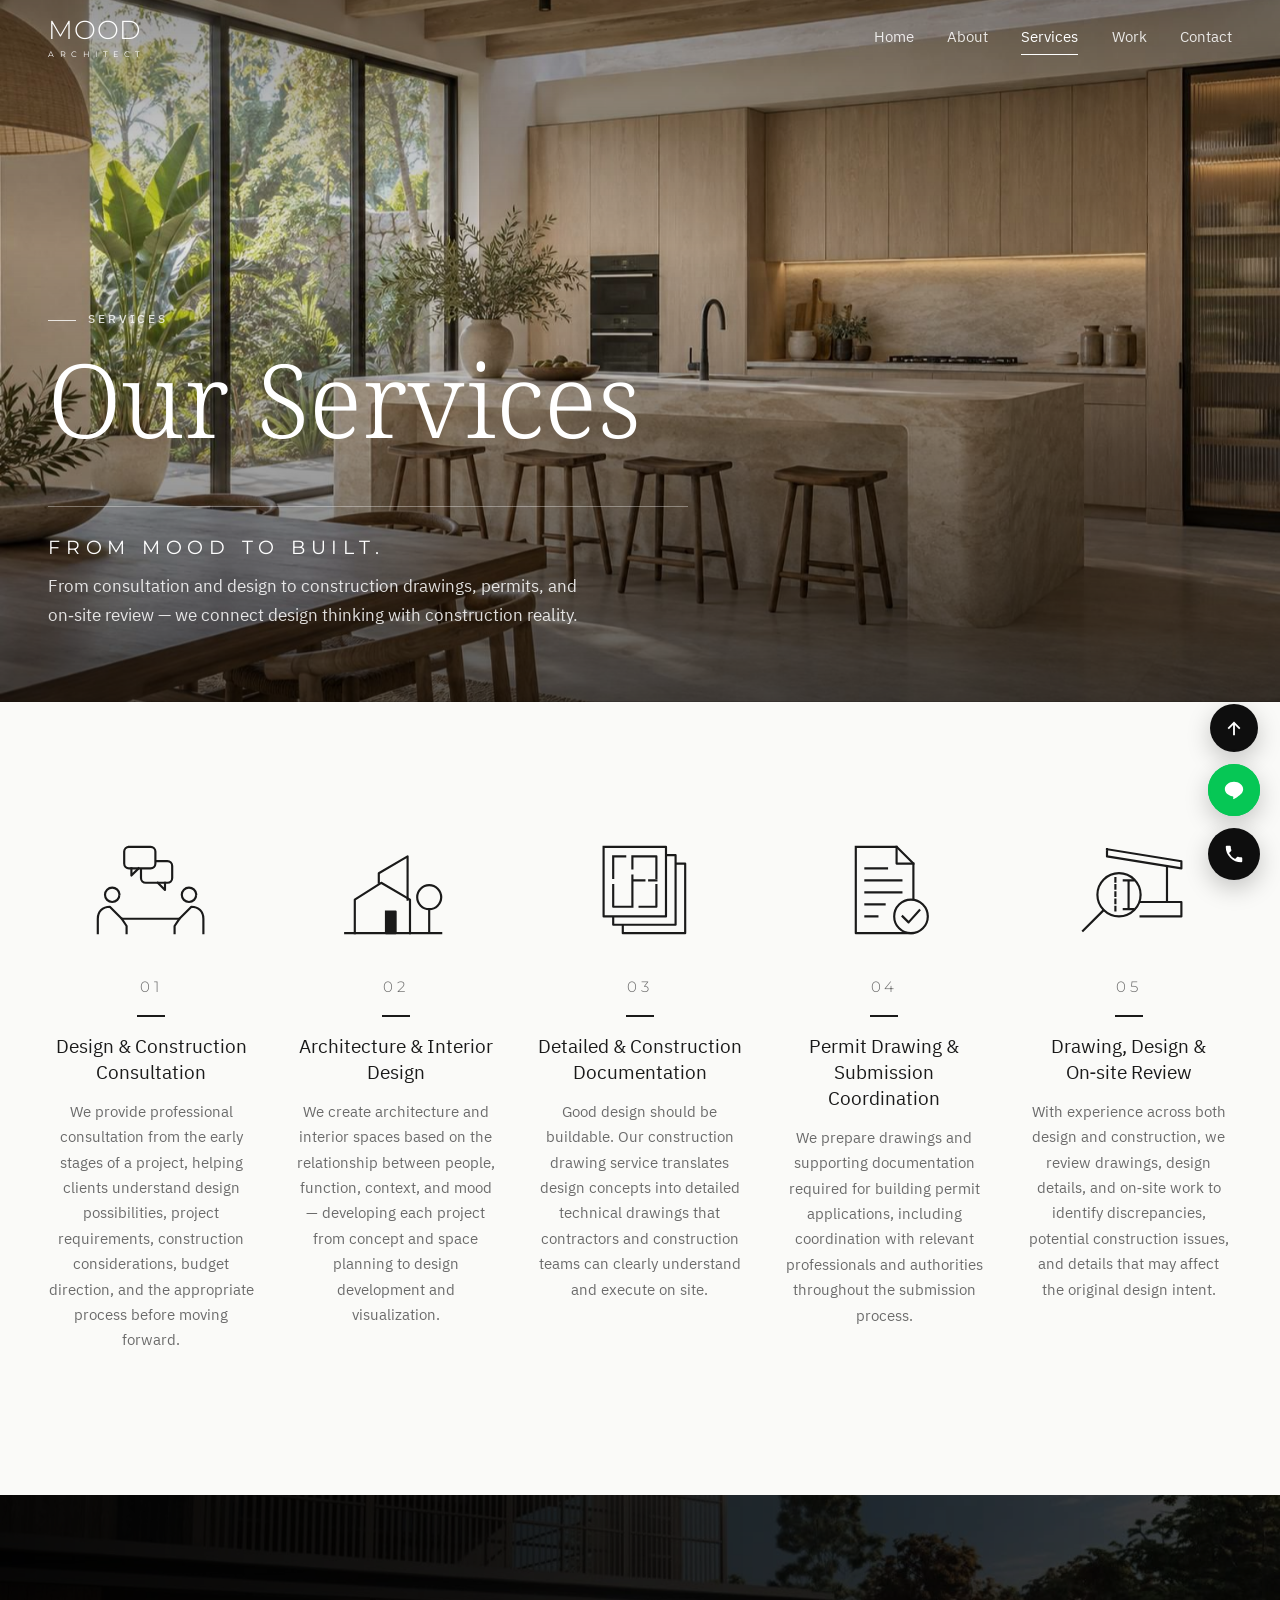
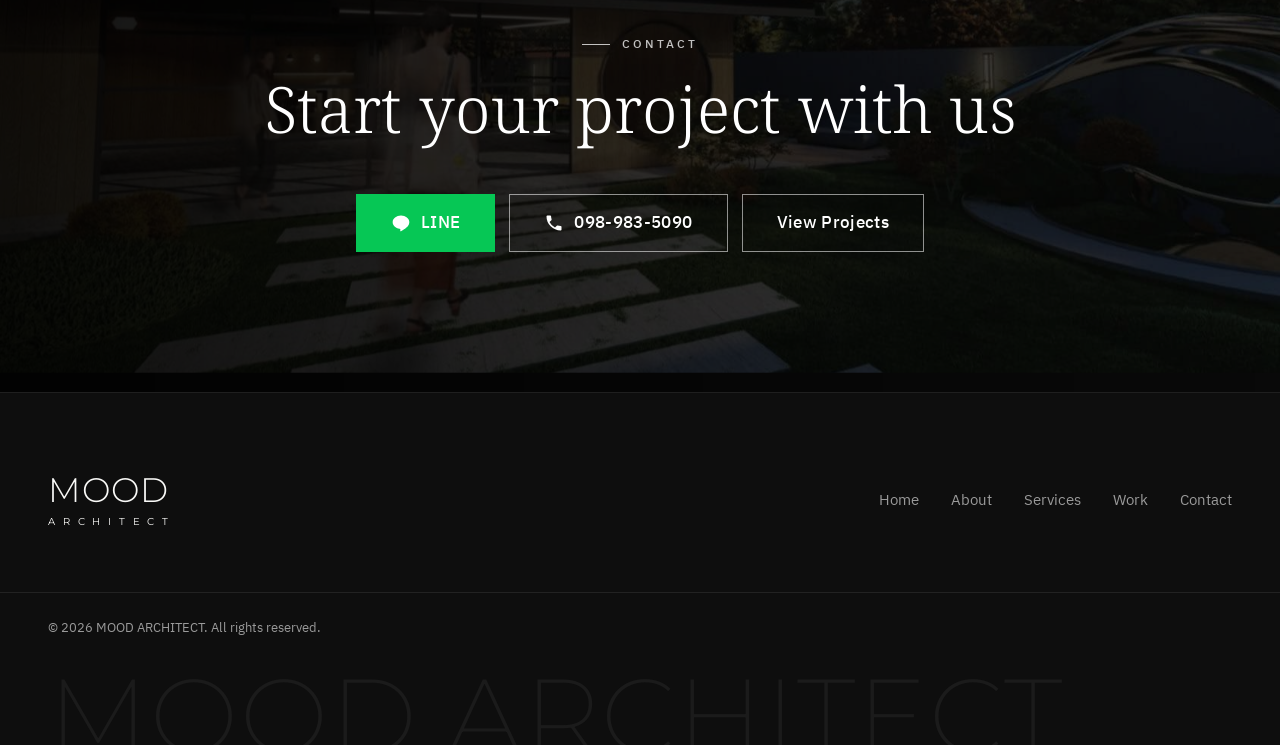
==== commit cb8dbe16: "Services page: replace photo rows with animated line icons Co-Authored-By: Claude Opus 5.5 <noreply@" ====
--- a/services.html
+++ b/services.html
@@ -12,7 +12,7 @@
   <link rel="preconnect" href="https://fonts.googleapis.com">
   <link rel="preconnect" href="https://fonts.gstatic.com" crossorigin>
   <link href="https://fonts.googleapis.com/css2?family=Montserrat:wght@200;300;400&family=IBM+Plex+Sans+Thai:wght@300;400;500;600&family=Noto+Serif+Thai:wght@300;400;500;600&display=swap" rel="stylesheet">
-  <link rel="stylesheet" href="css/style.css?v=202610021648">
+  <link rel="stylesheet" href="css/style.css?v=202610021702">
   <script>document.documentElement.classList.add("js");</script>
 </head>
 <body>
@@ -69,66 +69,74 @@
     </section>
 
     <!-- ===== Services ===== -->
-    <section class="svc-rows">
-      <article class="svc-row container" id="consultation">
-        <div class="svc-media reveal">
-          <img src="images/image24.jpg" alt="Study room with a desk and navy built-in shelving" loading="lazy" data-parallax="0.1">
-        </div>
-        <div class="svc-text">
-          <span class="svc-num reveal" aria-hidden="true">01</span>
-          <p class="svc-cat reveal">Consultation</p>
-          <h2 class="reveal">Design &amp; Construction Consultation</h2>
-          <p class="lead reveal">We provide professional consultation from the early stages of a project, helping clients understand design possibilities, project requirements, construction considerations, budget direction, and the appropriate process before moving forward.</p>
-        </div>
-      </article>
-
-      <article class="svc-row container" id="design">
-        <div class="svc-media reveal">
-          <img src="images/image108.jpg" alt="Classic living room with sculptural lighting" loading="lazy" data-parallax="0.1">
-        </div>
-        <div class="svc-text">
-          <span class="svc-num reveal" aria-hidden="true">02</span>
-          <p class="svc-cat reveal">Design</p>
-          <h2 class="reveal">Architecture &amp; Interior Design</h2>
-          <p class="lead reveal">We create architecture and interior spaces based on the relationship between people, function, context, and mood — developing each project from concept and space planning to design development and visualization.</p>
-        </div>
-      </article>
-
-      <article class="svc-row container" id="construction-drawing">
-        <div class="svc-media reveal">
-          <img src="images/image111.jpg" alt="Building entrance with timber screen facade" loading="lazy" data-parallax="0.1">
-        </div>
-        <div class="svc-text">
-          <span class="svc-num reveal" aria-hidden="true">03</span>
-          <p class="svc-cat reveal">Construction Drawing</p>
-          <h2 class="reveal">Detailed &amp; Construction Documentation</h2>
-          <p class="lead reveal">Good design should be buildable. Our construction drawing service translates design concepts into detailed technical drawings that contractors and construction teams can clearly understand and execute on site.</p>
-        </div>
-      </article>
-
-      <article class="svc-row container" id="building-permit">
-        <div class="svc-media reveal">
-          <img src="images/image112.jpg" alt="School building exterior and landscape" loading="lazy" data-parallax="0.1">
-        </div>
-        <div class="svc-text">
-          <span class="svc-num reveal" aria-hidden="true">04</span>
-          <p class="svc-cat reveal">Building Permit</p>
-          <h2 class="reveal">Permit Drawing &amp; Submission Coordination</h2>
-          <p class="lead reveal">We prepare drawings and supporting documentation required for building permit applications, including coordination with relevant professionals and authorities throughout the submission process.</p>
-        </div>
-      </article>
-
-      <article class="svc-row container" id="review">
-        <div class="svc-media reveal">
-          <img src="images/image97.jpg" alt="Library hall with curved ceiling" loading="lazy" data-parallax="0.1">
-        </div>
-        <div class="svc-text">
-          <span class="svc-num reveal" aria-hidden="true">05</span>
-          <p class="svc-cat reveal">Design &amp; Construction Review</p>
-          <h2 class="reveal">Drawing, Design &amp; On&#8209;site Review</h2>
-          <p class="lead reveal">With experience across both design and construction, we review drawings, design details, and on&#8209;site work to identify discrepancies, potential construction issues, and details that may affect the original design intent.</p>
-        </div>
-      </article>
+    <section class="svc-icons">
+      <div class="container">
+        <ol class="svc-icon-list">
+          <li class="svc-item reveal" id="consultation">
+            <svg class="svc-ico" viewBox="0 0 96 80" aria-hidden="true">
+              <rect pathLength="1" x="40" y="16" width="26" height="18" rx="4"/>
+              <path pathLength="1" d="M60 34v6l-6-6"/>
+              <rect class="knock" pathLength="1" x="26" y="4" width="26" height="18" rx="4"/>
+              <path pathLength="1" d="M32 22v6l6-6"/>
+              <circle pathLength="1" cx="16" cy="44" r="6"/>
+              <path pathLength="1" d="M4 76V64c0-6 4-10 10-10l10 10h48l10-10c6 0 10 4 10 10v12"/>
+              <circle pathLength="1" cx="80" cy="44" r="6"/>
+              <path pathLength="1" d="M24 64l4 6v6M72 64l-4 6v6"/>
+            </svg>
+            <span class="svc-no">01</span>
+            <h2>Design &amp; Construction Consultation</h2>
+            <p>We provide professional consultation from the early stages of a project, helping clients understand design possibilities, project requirements, construction considerations, budget direction, and the appropriate process before moving forward.</p>
+          </li>
+          <li class="svc-item reveal" id="design">
+            <svg class="svc-ico" viewBox="0 0 96 80" aria-hidden="true">
+              <path pathLength="1" d="M34 34V26l24-14v36"/>
+              <path pathLength="1" d="M14 76V48l22-14 24 14v28"/>
+              <rect class="fill" pathLength="1" x="40" y="58" width="8" height="18"/>
+              <circle pathLength="1" cx="76" cy="46" r="10"/>
+              <path pathLength="1" d="M76 56v20M6 76h80"/>
+            </svg>
+            <span class="svc-no">02</span>
+            <h2>Architecture &amp; Interior Design</h2>
+            <p>We create architecture and interior spaces based on the relationship between people, function, context, and mood — developing each project from concept and space planning to design development and visualization.</p>
+          </li>
+          <li class="svc-item reveal" id="construction-drawing">
+            <svg class="svc-ico" viewBox="0 0 96 80" aria-hidden="true">
+              <rect pathLength="1" x="34" y="18" width="52" height="58"/>
+              <rect class="knock" pathLength="1" x="26" y="11" width="52" height="58"/>
+              <rect class="knock" pathLength="1" x="18" y="4" width="52" height="58"/>
+              <path pathLength="1" d="M26 12h10M42 12h20v18M62 36v18H48M42 54H26V36M26 30V12M42 12v10M42 28v26M42 32h10M56 32h6"/>
+            </svg>
+            <span class="svc-no">03</span>
+            <h2>Detailed &amp; Construction Documentation</h2>
+            <p>Good design should be buildable. Our construction drawing service translates design concepts into detailed technical drawings that contractors and construction teams can clearly understand and execute on site.</p>
+          </li>
+          <li class="svc-item reveal" id="building-permit">
+            <svg class="svc-ico" viewBox="0 0 96 80" aria-hidden="true">
+              <path pathLength="1" d="M24 4h34l14 14v58H24z"/>
+              <path pathLength="1" d="M58 4v14h14"/>
+              <path pathLength="1" d="M32 22h18M32 32h30M32 42h30M32 52h16M32 62h10"/>
+              <circle class="knock" pathLength="1" cx="70" cy="62" r="14"/>
+              <path pathLength="1" d="M63 62l5 5 9-10"/>
+            </svg>
+            <span class="svc-no">04</span>
+            <h2>Permit Drawing &amp; Submission Coordination</h2>
+            <p>We prepare drawings and supporting documentation required for building permit applications, including coordination with relevant professionals and authorities throughout the submission process.</p>
+          </li>
+          <li class="svc-item reveal" id="review">
+            <svg class="svc-ico" viewBox="0 0 96 80" aria-hidden="true">
+              <path pathLength="1" d="M30 6l62 10v6L30 12z"/>
+              <path pathLength="1" d="M80 20v30M58 50h34v12H58"/>
+              <circle class="knock" pathLength="1" cx="40" cy="44" r="18"/>
+              <path pathLength="1" d="M27 57L10 74"/>
+              <path pathLength="1" d="M44 32h8M48 32v24M44 56h8"/>
+              <path class="dash" d="M37 30v28"/>
+            </svg>
+            <span class="svc-no">05</span>
+            <h2>Drawing, Design &amp; On&#8209;site Review</h2>
+            <p>With experience across both design and construction, we review drawings, design details, and on&#8209;site work to identify discrepancies, potential construction issues, and details that may affect the original design intent.</p>
+          </li>
+        </ol>
+      </div>
     </section>
 
     <!-- ===== Call to action ===== -->
@@ -194,7 +202,7 @@
     </div>
   </div>
 
-  <script src="js/projects.js?v=202610021648"></script>
-  <script src="js/main.js?v=202610021648"></script>
+  <script src="js/projects.js?v=202610021702"></script>
+  <script src="js/main.js?v=202610021702"></script>
 </body>
 </html>
--- a/css/style.css
+++ b/css/style.css
@@ -625,40 +625,66 @@
 .page-hero-content { position: relative; }
 .page-hero .eyebrow { color: rgba(255,255,255,.8); }
 
-.svc-rows { padding: var(--section) 0; display: grid; gap: clamp(72px, 10vw, 140px); }
-.svc-row {
-  display: grid; grid-template-columns: minmax(0, 7fr) minmax(0, 5fr);
-  gap: clamp(40px, 6vw, 100px); align-items: center;
-}
-.svc-row:nth-child(even) { grid-template-columns: minmax(0, 5fr) minmax(0, 7fr); }
-.svc-row:nth-child(even) .svc-media { order: 2; }
-.svc-media { position: relative; overflow: hidden; aspect-ratio: 4 / 3; background: var(--line); }
-.svc-media img {
-  position: absolute; left: 0; top: -10%; width: 100%; height: 120%; object-fit: cover;
-  will-change: transform;
-}
-.svc-media::after {
-  content: ""; position: absolute; inset: 0; pointer-events: none;
-  box-shadow: inset 0 0 0 1px rgba(0,0,0,.04);
-}
-.svc-num {
-  display: block; font-family: "Montserrat", var(--sans); font-weight: 200;
-  font-size: clamp(64px, 8vw, 128px); line-height: 1; color: #d6d4cd; margin-bottom: 8px;
-}
-.svc-cat {
-  font-family: "Montserrat", var(--sans); font-size: 12px; letter-spacing: .24em;
-  text-transform: uppercase; color: var(--grey); margin-bottom: 14px;
-}
-.svc-text h2 { font-size: clamp(28px, 3.2vw, 46px); line-height: 1.25; margin-bottom: 22px; }
-.svc-text .lead { max-width: 48ch; }
-
 .svc-cta { text-align: center; }
 .svc-cta-inner { position: relative; display: grid; justify-items: center; }
 .svc-cta h2 { margin-bottom: 36px; }
 .svc-cta .btn-row { justify-content: center; }
 
 @media (max-width: 860px) {
-  .svc-row, .svc-row:nth-child(even) { grid-template-columns: 1fr; gap: 28px; }
-  .svc-row:nth-child(even) .svc-media { order: 0; }
   .service-link { grid-template-columns: 44px 1fr auto; gap: 14px; }
 }
+
+/* ---------- Services page: line icons ---------- */
+.svc-icons { padding: var(--section) 0; }
+.svc-icon-list {
+  display: grid; grid-template-columns: repeat(5, minmax(0, 1fr));
+  gap: 56px clamp(20px, 3vw, 48px); text-align: center;
+}
+.svc-item { display: flex; flex-direction: column; align-items: center; scroll-margin-top: 120px; }
+.svc-ico {
+  width: clamp(96px, 9vw, 132px); height: auto; margin-bottom: 36px; overflow: visible;
+  fill: none; stroke: var(--ink); stroke-width: 1.8; stroke-linejoin: round; stroke-linecap: square;
+  transition: transform .6s var(--ease-out);
+}
+.svc-ico .knock { fill: var(--white); }
+.svc-ico .fill { fill: var(--ink); }
+.svc-ico .dash { stroke-dasharray: 3 3; }
+.svc-item:hover .svc-ico { transform: translateY(-6px); }
+
+/* lines draw themselves in when the item scrolls into view */
+.js .svc-ico [pathLength] {
+  stroke-dasharray: 1; stroke-dashoffset: 1;
+  transition: stroke-dashoffset 1.6s var(--ease-out) .2s;
+}
+.js .svc-ico .fill { fill-opacity: 0; transition: fill-opacity .6s 1.2s; }
+.js .svc-item.visible .svc-ico [pathLength] { stroke-dashoffset: 0; }
+.js .svc-item.visible .svc-ico .fill { fill-opacity: 1; }
+
+.svc-no {
+  font-family: "Montserrat", var(--sans); font-weight: 300; font-size: 15px; letter-spacing: .24em;
+  color: var(--grey);
+}
+.svc-no::after {
+  content: ""; display: block; width: 28px; height: 1.5px; margin: 16px auto 18px;
+  background: var(--ink); transition: width .5s var(--ease-out);
+}
+.svc-item:hover .svc-no::after { width: 56px; }
+.svc-item h2 {
+  font-family: var(--sans); font-weight: 400; font-size: clamp(17px, 1.45vw, 22px); line-height: 1.4;
+  max-width: 14em; margin-bottom: 14px;
+}
+.svc-item p { font-size: 14.5px; line-height: 1.75; color: var(--grey); max-width: 30ch; }
+
+@media (max-width: 1100px) {
+  .svc-icon-list { grid-template-columns: repeat(6, minmax(0, 1fr)); }
+  .svc-item { grid-column: span 2; }
+  .svc-item:nth-child(4) { grid-column: 2 / span 2; }
+}
+@media (max-width: 640px) {
+  .svc-icon-list { grid-template-columns: 1fr; gap: 64px; }
+  .svc-item, .svc-item:nth-child(4) { grid-column: auto; }
+}
+@media (prefers-reduced-motion: reduce) {
+  .js .svc-ico [pathLength] { stroke-dashoffset: 0; }
+  .js .svc-ico .fill { fill-opacity: 1; }
+}
